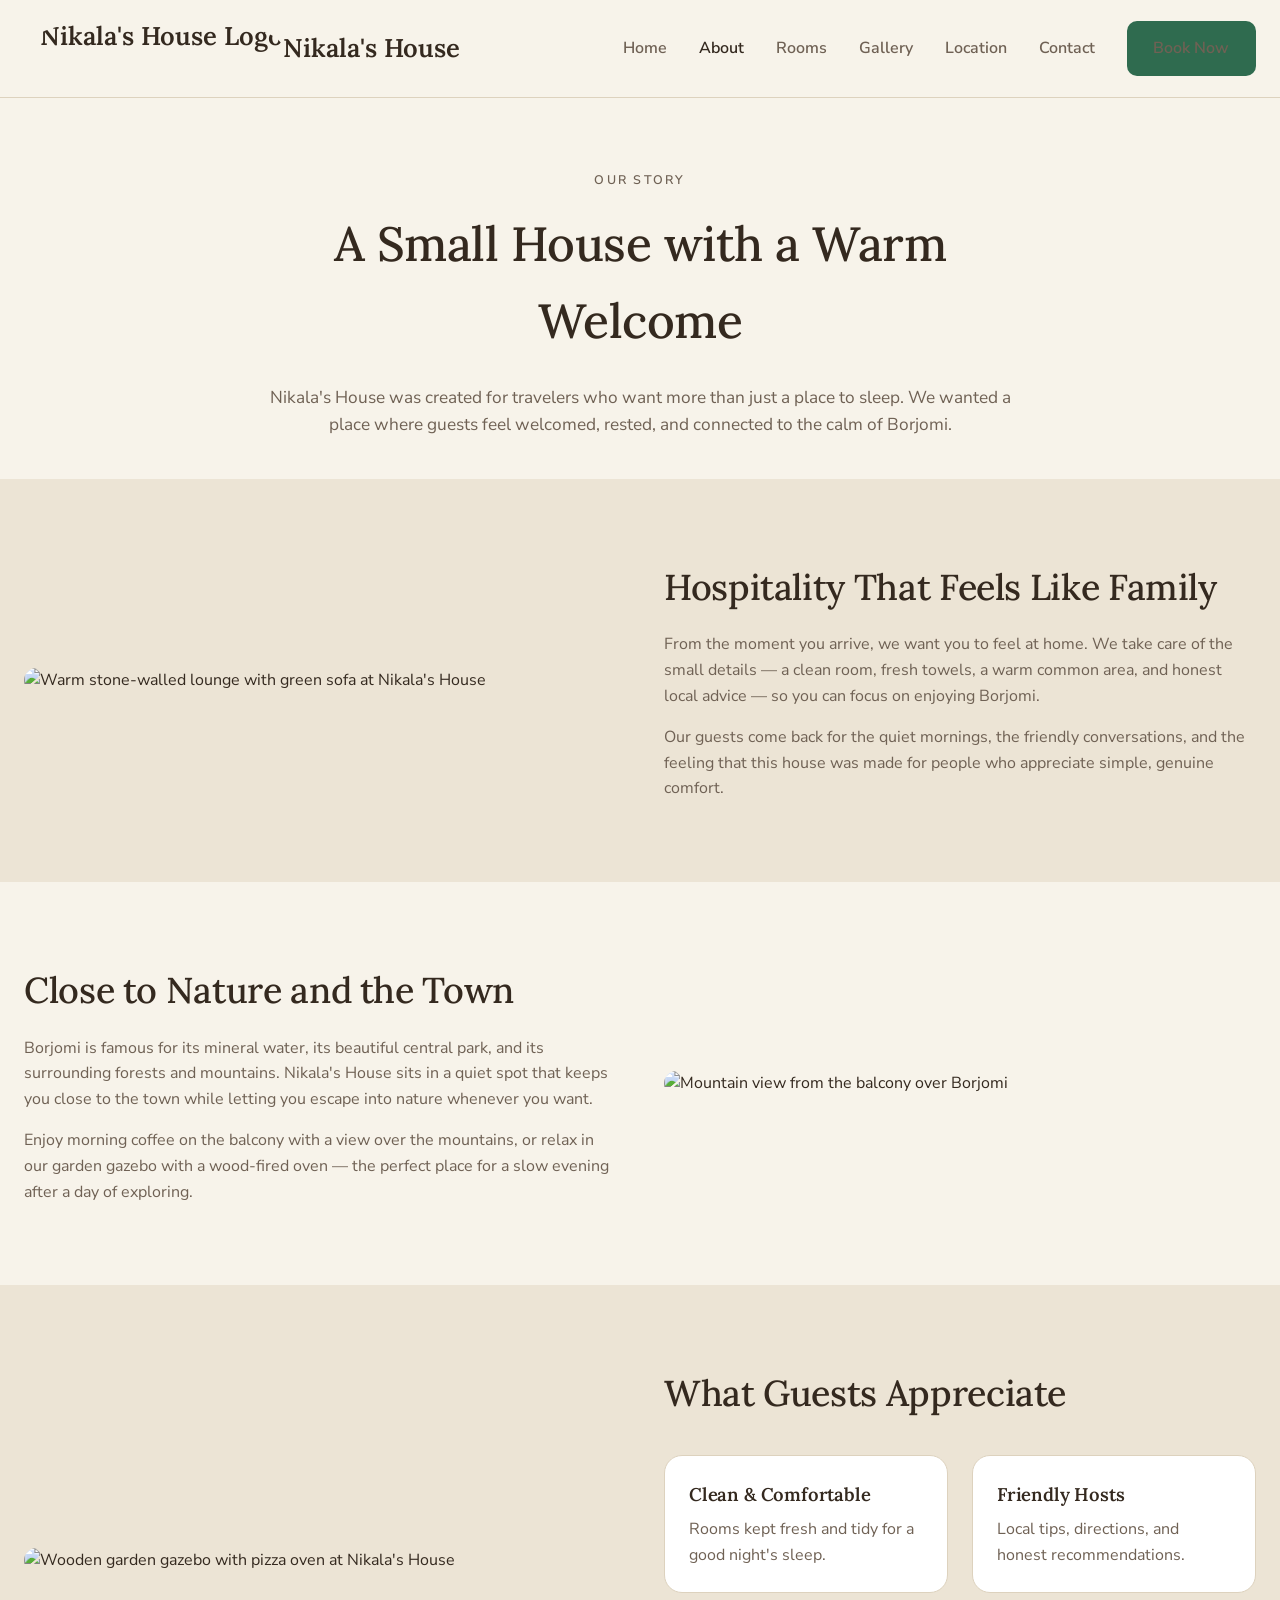
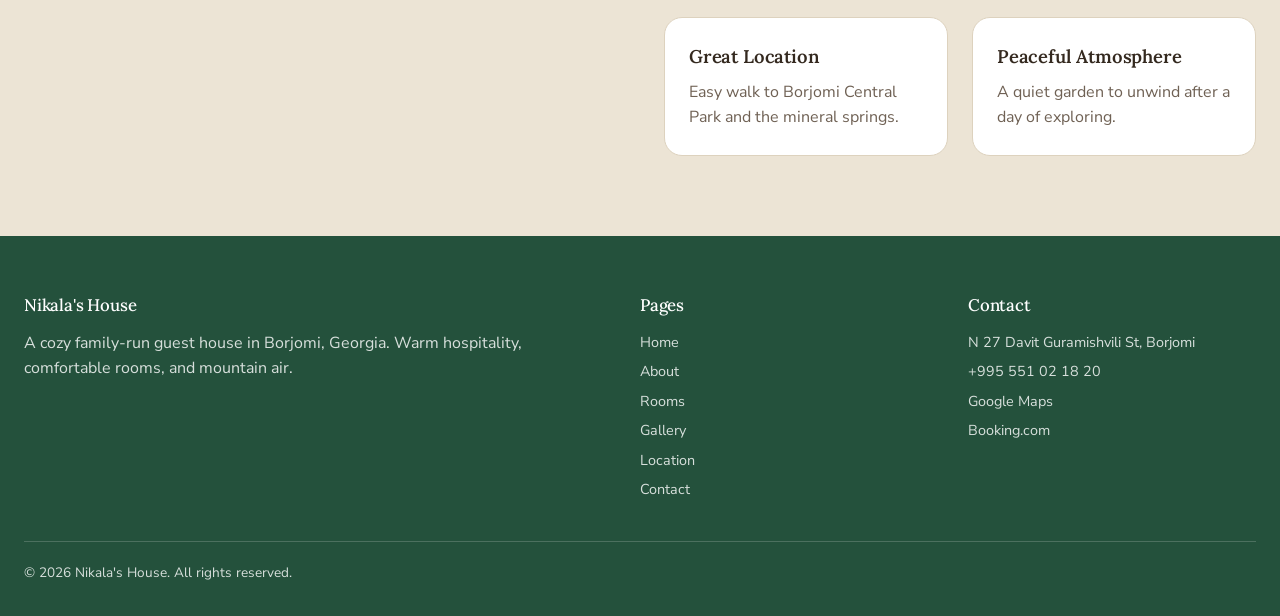
==== about.html @ d5b38d76 "Add files via upload" ====
<!DOCTYPE html>
<html lang="en">
<head>
<meta charset="utf-8" />
<meta name="viewport" content="width=device-width, initial-scale=1" />
<title>About — Nikala's House</title>
<meta name="description" content="Learn about Nikala's House, a cozy family-run guest house in Borjomi offering warm hospitality, comfortable rooms, and easy access to nature." />
<meta property="og:title" content="About — Nikala's House" />
<meta property="og:description" content="Learn about Nikala's House, a cozy guest house in Borjomi, Georgia." />
<meta property="og:type" content="website" />
<meta property="og:image" content="images/lounge.png" />
<meta name="twitter:card" content="summary_large_image" />
<link rel="preconnect" href="https://fonts.googleapis.com" />
<link rel="preconnect" href="https://fonts.gstatic.com" crossorigin />
<link href="https://fonts.googleapis.com/css2?family=Lora:wght@400;500;600;700&family=Nunito+Sans:wght@300;400;600;700&display=swap" rel="stylesheet" />
<link rel="stylesheet" href="styles.css" />
<link rel="icon" type="image/png" href="images/favicon.png">
</head>
<body>

<header class="site-header">
  <div class="container">
    <div class="header-inner">
      <a class="brand" href="index.html">
  <img src="images/logo.png" alt="Nikala's House Logo" class="brand-logo">
  <span class="brand-text">Nikala's House</span>
      </a>
      <div id="google_translate_element"></div>
      <nav class="nav">
        <a href="index.html">Home</a>
        <a href="about.html">About</a>
        <a href="rooms.html">Rooms</a>
        <a href="gallery.html">Gallery</a>
        <a href="location.html">Location</a>
        <a href="contact.html">Contact</a>
        <a class="btn btn-primary nav-cta" href="https://www.booking.com/hotel/ge/nikala-39-s-house.html" target="_blank" rel="noopener">Book Now</a>
      </nav>
      <button class="menu-btn" aria-label="Toggle menu"><span></span><span></span><span></span></button>
    </div>
    <nav class="mobile-nav">
      <a href="index.html">Home</a>
      <a href="about.html">About</a>
      <a href="rooms.html">Rooms</a>
      <a href="gallery.html">Gallery</a>
      <a href="location.html">Location</a>
      <a href="contact.html">Contact</a>
      <a class="btn btn-primary mt-2" href="https://www.booking.com/hotel/ge/nikala-39-s-house.html" target="_blank" rel="noopener">Book Now</a>
    </nav>
  </div>
</header>

<main>
  <section class="section page-head">
    <div class="container">
      <div class="narrow center">
        <p class="eyebrow">Our Story</p>
        <h1 class="mt-2">A Small House with a Warm Welcome</h1>
        <p class="lead mt-3">Nikala's House was created for travelers who want more than just a place to sleep. We wanted a place where guests feel welcomed, rested, and connected to the calm of Borjomi.</p>
      </div>
    </div>
  </section>

  <section class="section bg-alt">
    <div class="container">
      <div class="split reveal">
        <div class="rounded-img"><img src="images/lounge.png" alt="Warm stone-walled lounge with green sofa at Nikala's House" /></div>
        <div>
          <h2>Hospitality That Feels Like Family</h2>
          <p class="muted mt-2">From the moment you arrive, we want you to feel at home. We take care of the small details — a clean room, fresh towels, a warm common area, and honest local advice — so you can focus on enjoying Borjomi.</p>
          <p class="muted mt-2">Our guests come back for the quiet mornings, the friendly conversations, and the feeling that this house was made for people who appreciate simple, genuine comfort.</p>
        </div>
      </div>
    </div>
  </section>

  <section class="section">
    <div class="container">
      <div class="split reveal">
        <div>
          <h2>Close to Nature and the Town</h2>
          <p class="muted mt-2">Borjomi is famous for its mineral water, its beautiful central park, and its surrounding forests and mountains. Nikala's House sits in a quiet spot that keeps you close to the town while letting you escape into nature whenever you want.</p>
          <p class="muted mt-2">Enjoy morning coffee on the balcony with a view over the mountains, or relax in our garden gazebo with a wood-fired oven — the perfect place for a slow evening after a day of exploring.</p>
        </div>
        <div class="rounded-img"><img src="images/view.png" alt="Mountain view from the balcony over Borjomi" /></div>
      </div>
    </div>
  </section>

  <section class="section bg-alt">
    <div class="container">
      <div class="split reveal">
        <div class="rounded-img"><img src="images/gazebo.png" alt="Wooden garden gazebo with pizza oven at Nikala's House" /></div>
        <div>
          <h2>What Guests Appreciate</h2>
          <div class="grid grid-2 mt-4">
            <div class="card"><h3>Clean &amp; Comfortable</h3><p class="muted mt-1">Rooms kept fresh and tidy for a good night's sleep.</p></div>
            <div class="card"><h3>Friendly Hosts</h3><p class="muted mt-1">Local tips, directions, and honest recommendations.</p></div>
            <div class="card"><h3>Great Location</h3><p class="muted mt-1">Easy walk to Borjomi Central Park and the mineral springs.</p></div>
            <div class="card"><h3>Peaceful Atmosphere</h3><p class="muted mt-1">A quiet garden to unwind after a day of exploring.</p></div>
          </div>
        </div>
      </div>
    </div>
  </section>
</main>

<footer class="site-footer">
  <div class="container">
    <div class="footer-grid">
      <div>
        <h4>Nikala's House</h4>
        <p>A cozy family-run guest house in Borjomi, Georgia. Warm hospitality, comfortable rooms, and mountain air.</p>
      </div>
      <div>
        <h4>Pages</h4>
        <ul class="footer-links">
          <li><a href="index.html">Home</a></li>
          <li><a href="about.html">About</a></li>
          <li><a href="rooms.html">Rooms</a></li>
          <li><a href="gallery.html">Gallery</a></li>
          <li><a href="location.html">Location</a></li>
          <li><a href="contact.html">Contact</a></li>
        </ul>
      </div>
      <div>
        <h4>Contact</h4>
        <ul class="footer-links">
          <li>N 27 Davit Guramishvili St, Borjomi</li>
          <li><a href="tel:+995551021820">+995 551 02 18 20</a></li>
          <li><a href="https://maps.app.goo.gl/DYW94n7KKSFmSm3U9" target="_blank" rel="noopener">Google Maps</a></li>
          <li><a href="https://www.booking.com/hotel/ge/nikala-39-s-house.html" target="_blank" rel="noopener">Booking.com</a></li>
        </ul>
      </div>
    </div>
    <div class="footer-bottom">&copy; <span id="year"></span> Nikala's House. All rights reserved.</div>
  </div>
</footer>
<script src="translate.js"></script>
<script type="text/javascript" src="https://translate.google.com/translate_a/element.js?cb=googleTranslateElementInit"></script>
<script src="script.js"></script>
</body>
</html>
---- styles.css ----
/* Nikala's House — static site styles */
:root {
  --background: #f7f3ea;
  --foreground: #34291f;
  --card: #ffffff;
  --card-foreground: #34291f;
  --primary: #2f6b4f;
  --primary-hover: #275a43;
  --primary-foreground: #f8f5ee;
  --secondary: #ece4d5;
  --muted-foreground: #6f6154;
  --border: #ddd2be;
  --forest: #24513c;
  --clay: #b26a3c;
  --radius: 10px;
  --radius-lg: 18px;
}

* { box-sizing: border-box; }
html { scroll-behavior: smooth; }
body {
  margin: 0;
  background: var(--background);
  color: var(--foreground);
  font-family: "Nunito Sans", system-ui, -apple-system, sans-serif;
  line-height: 1.6;
}
h1, h2, h3, h4 { font-family: "Lora", Georgia, serif; font-weight: 500; letter-spacing: -0.01em; margin: 0; }
p { margin: 0; }
img { display: block; max-width: 100%; }
a { color: inherit; text-decoration: none; }
ul { margin: 0; padding: 0; list-style: none; }

.container { max-width: 80rem; margin: 0 auto; padding: 0 1.5rem; }
.section { padding: 5rem 0; }
.bg-alt { background: var(--secondary); }
.eyebrow { text-transform: uppercase; letter-spacing: 0.18em; font-size: 0.78rem; font-weight: 600; color: var(--muted-foreground); }
.muted { color: var(--muted-foreground); }
.center { text-align: center; }
.narrow { max-width: 48rem; margin: 0 auto; }
.mt-1 { margin-top: 0.5rem; } .mt-2 { margin-top: 1rem; } .mt-3 { margin-top: 1.5rem; } .mt-4 { margin-top: 2rem; }
h1 { font-size: clamp(2.1rem, 5vw, 3rem); }
h2 { font-size: clamp(1.7rem, 4vw, 2.25rem); }
h3 { font-size: 1.15rem; font-weight: 600; }
.lead { font-size: 1.08rem; color: var(--muted-foreground); }

/* Buttons */
.btn {
  display: inline-flex; align-items: center; justify-content: center;
  padding: 0.85rem 1.6rem; border-radius: var(--radius);
  font-size: 0.9rem; font-weight: 700; cursor: pointer; border: 1px solid transparent;
  transition: background 0.2s, color 0.2s, border-color 0.2s;
}
.btn-primary { background: var(--primary); color: var(--primary-foreground); }
.btn-primary:hover { background: var(--primary-hover); }
.btn-dark { background: var(--foreground); color: var(--background); }
.btn-dark:hover { opacity: 0.9; }
.btn-light { background: var(--background); color: var(--foreground); }
.btn-ghost { background: rgba(255,255,255,0.12); color: #fff; border-color: rgba(255,255,255,0.35); backdrop-filter: blur(6px); }
.btn-ghost:hover { background: rgba(255,255,255,0.22); }
/*translation*/
body {
  top: 0 !important;
  position: static !important;
}
.goog-te-banner-frame, 
.skiptranslate iframe {
  display: none !important;
}
body > .skiptranslate {
  display: none !important;
}

/* 1. Powered by-ს და გუგლის ლოგოს დამალვა */
.goog-te-gadget {
  font-size: 0 !important;
  color: transparent !important;
}
.goog-te-gadget span,
.goog-te-gadget img {
  display: none !important;
}

/* 2. სადა თეთრი დიზაინი */
.goog-te-gadget .goog-te-combo {
  font-family: inherit;
  font-size: 14px;
  color: #333333;
  background-color: #ffffff;
  border: 1px solid #ccc;
  border-radius: 4px;
  padding: 5px 8px;
  cursor: pointer;
  outline: none;
}

/* 3. მარჯვენა კუთხეში პოზიციონირება (Book Now-ს მარჯვნივ) */
#google_translate_element {
  display: inline-block;
  margin-left: 15px; /* დაშორება Book Now ღილაკიდან */
  vertical-align: middle;
}
/* powered by და გუგლის არასაჭირო ელემენტების დამალვა */
.goog-te-gadget {
  font-size: 0 !important;
  color: transparent !important;
}
.goog-te-gadget span,
.goog-te-gadget img {
  display: none !important;
}

/* ჩამოსაშლელი ღილაკის დიზაინი */
.goog-te-gadget .goog-te-combo {
  font-family: inherit;
  font-size: 14px;
  color: #333333;
  background-color: #ffffff;
  border: 1px solid #ccc;
  border-radius: 6px;
  padding: 6px 10px;
  cursor: pointer;
  outline: none;
}

/* მობილურის ეკრანებისთვის (768px-ზე ნაკლები) */
@media (max-width: 468px) {
  #google_translate_element {
    position: relative;
    top: 40px;
    left: 40px;
    text-align: center;
    width: 100%;
    height: 70%
  }
  
  .goog-te-gadget .goog-te-combo {
    width: 80%; /* მობილურში უფრო კომფორტული დასაჭერი რომ იყოს */
    max-width: 200px;
  }
}
/* Header */
.site-header {
  position: sticky; top: 0; z-index: 50;
  background: rgba(247,243,234,0.94); backdrop-filter: blur(8px);
  border-bottom: 1px solid var(--border);
}
.header-inner { display: flex; align-items: center; justify-content: space-between; padding: 1rem 0; }
.brand { font-family: "Lora", Georgia, serif; font-size: 1.6rem; font-weight: 600; display: inline-flex; align-items: center; margin: 0; }
.brand-logo {
  border-radius: 100%;
  height: 65px; /* Set your desired logo height */
  width: auto;  /* Maintains aspect ratio */
  object-fit: contain;
}
.nav { display: flex; gap: 2rem; align-items: center; }
.nav a { font-size: 1rem; font-weight: 600; color: var(--muted-foreground); }
.nav a:hover, .nav a.active { color: var(--foreground); }
.nav-cta { display: inline-flex; }
.menu-btn { display: none; background: none; border: 1px solid var(--border); border-radius: var(--radius); padding: 0.5rem 0.7rem; cursor: pointer; }
.menu-btn span { display: block; width: 20px; height: 2px; background: var(--foreground); margin: 4px 0; }
.mobile-nav { display: none; flex-direction: column; gap: 0.25rem; padding-bottom: 1rem; border-top: 1px solid var(--border); }
.mobile-nav.open { display: flex; }
.mobile-nav a { padding: 0.7rem 0; font-weight: 600; color: var(--muted-foreground); border-bottom: 1px solid var(--border); }

@media (max-width: 860px) {
  .nav { display: none; }
  .menu-btn { display: block; }
}

/* Hero */
.hero { position: relative; min-height: 80vh; display: flex; align-items: center; justify-content: center; overflow: hidden; }
.hero img { position: absolute; inset: 0; width: 100%; height: 100%; object-fit: cover; }
.hero::after { content: ""; position: absolute; inset: 0; background: rgba(35,28,20,0.55); }
.hero-content { position: relative; z-index: 2; color: #fff; text-align: center; max-width: 46rem; padding: 4rem 1.5rem; }
.hero-content .eyebrow { color: rgba(255,255,255,0.85); }
.hero-actions { display: flex; flex-wrap: wrap; gap: 1rem; justify-content: center; margin-top: 2rem; }

.page-head { padding: 4.5rem 0 2.5rem; }

/* Grid + cards */
.grid { display: grid; gap: 1.5rem; }
.grid-3 { grid-template-columns: repeat(3, 1fr); }
.grid-2 { grid-template-columns: repeat(2, 1fr); }
.split { display: grid; grid-template-columns: 1fr 1fr; gap: 3rem; align-items: center; }
@media (max-width: 900px) { .grid-3, .grid-2, .split { grid-template-columns: 1fr; } }

.card { background: var(--card); border: 1px solid var(--border); border-radius: var(--radius-lg); padding: 1.5rem; transition: box-shadow 0.2s, border-color 0.2s; }
.card:hover { box-shadow: 0 10px 30px rgba(52,41,31,0.08); }
.icon { display: inline-flex; padding: 0.7rem; border-radius: 12px; background: rgba(47,107,79,0.12); color: var(--primary); }
.rounded-img { border-radius: var(--radius-lg); overflow: hidden; }
.rounded-img img { width: 100%; height: 100%; object-fit: cover; }

.checklist li { display: flex; gap: 0.75rem; align-items: center; color: var(--muted-foreground); margin-top: 0.75rem; }
.dot { width: 8px; height: 8px; border-radius: 999px; background: var(--primary); flex: none; }

/* Rooms */
.room { display: grid; grid-template-columns: 1fr 1fr; gap: 3rem; align-items: center; }
.room:nth-child(even) .room-media { order: 2; }
@media (max-width: 900px) { .room { grid-template-columns: 1fr; } .room:nth-child(even) .room-media { order: 0; } }
.tags { display: flex; flex-wrap: wrap; gap: 0.5rem; margin-top: 1.25rem; }
.tag { background: var(--card); border: 1px solid var(--border); border-radius: 999px; padding: 0.35rem 0.85rem; font-size: 0.82rem; color: var(--muted-foreground); }

/* Gallery */
.gallery { columns: 3; column-gap: 1rem; }
.gallery figure { margin: 0 0 1rem; break-inside: avoid; border-radius: var(--radius-lg); overflow: hidden; cursor: zoom-in; }
.gallery img { width: 100%; transition: transform 0.35s ease; }
.gallery figure:hover img { transform: scale(1.04); }
@media (max-width: 900px) { .gallery { columns: 2; } }
@media (max-width: 560px) { .gallery { columns: 1; } }

.lightbox { position: fixed; inset: 0; background: rgba(25,20,15,0.9); display: none; align-items: center; justify-content: center; z-index: 100; padding: 1.5rem; }
.lightbox.open { display: flex; }
.lightbox img { max-width: 100%; max-height: 88vh; border-radius: 12px; }
.lightbox-close { position: absolute; top: 1rem; right: 1.25rem; font-size: 2rem; color: #fff; background: none; border: 0; cursor: pointer; line-height: 1; }

/* Contact */
.contact-link { display: flex; align-items: center; justify-content: space-between; gap: 1rem; margin-top: 1rem; }
.contact-link:hover { border-color: rgba(47,107,79,0.45); }
.arrow { color: var(--muted-foreground); flex: none; }
.contact-link:hover .arrow { color: var(--primary); }
.map-frame { border: 0; width: 100%; height: 420px; border-radius: var(--radius-lg); }

/* CTA band */
.cta-band { position: relative; padding: 6rem 0; overflow: hidden; color: #fff; text-align: center; }
.cta-band img { position: absolute; inset: 0; width: 100%; height: 100%; object-fit: cover; }
.cta-band::after { content: ""; position: absolute; inset: 0; background: rgba(36,81,60,0.82); }
.cta-band .container { position: relative; z-index: 2; }

/* Footer */
.site-footer { background: var(--forest); color: rgba(255,255,255,0.82); padding: 3.5rem 0 2rem; margin-top: auto; }
.site-footer h4 { color: #fff; font-size: 1.05rem; margin-bottom: 0.75rem; }
.site-footer a:hover { color: #fff; }
.footer-grid { display: grid; grid-template-columns: 2fr 1fr 1fr; gap: 2.5rem; }
@media (max-width: 800px) { .footer-grid { grid-template-columns: 1fr; } }
.footer-bottom { margin-top: 2.5rem; padding-top: 1.25rem; border-top: 1px solid rgba(255,255,255,0.18); font-size: 0.85rem; }
.footer-links li { margin-top: 0.4rem; font-size: 0.9rem; }

/* Reveal on scroll */
.reveal { opacity: 0; transform: translateY(18px); transition: opacity 0.6s ease, transform 0.6s ease; }
.reveal.visible { opacity: 1; transform: none; }
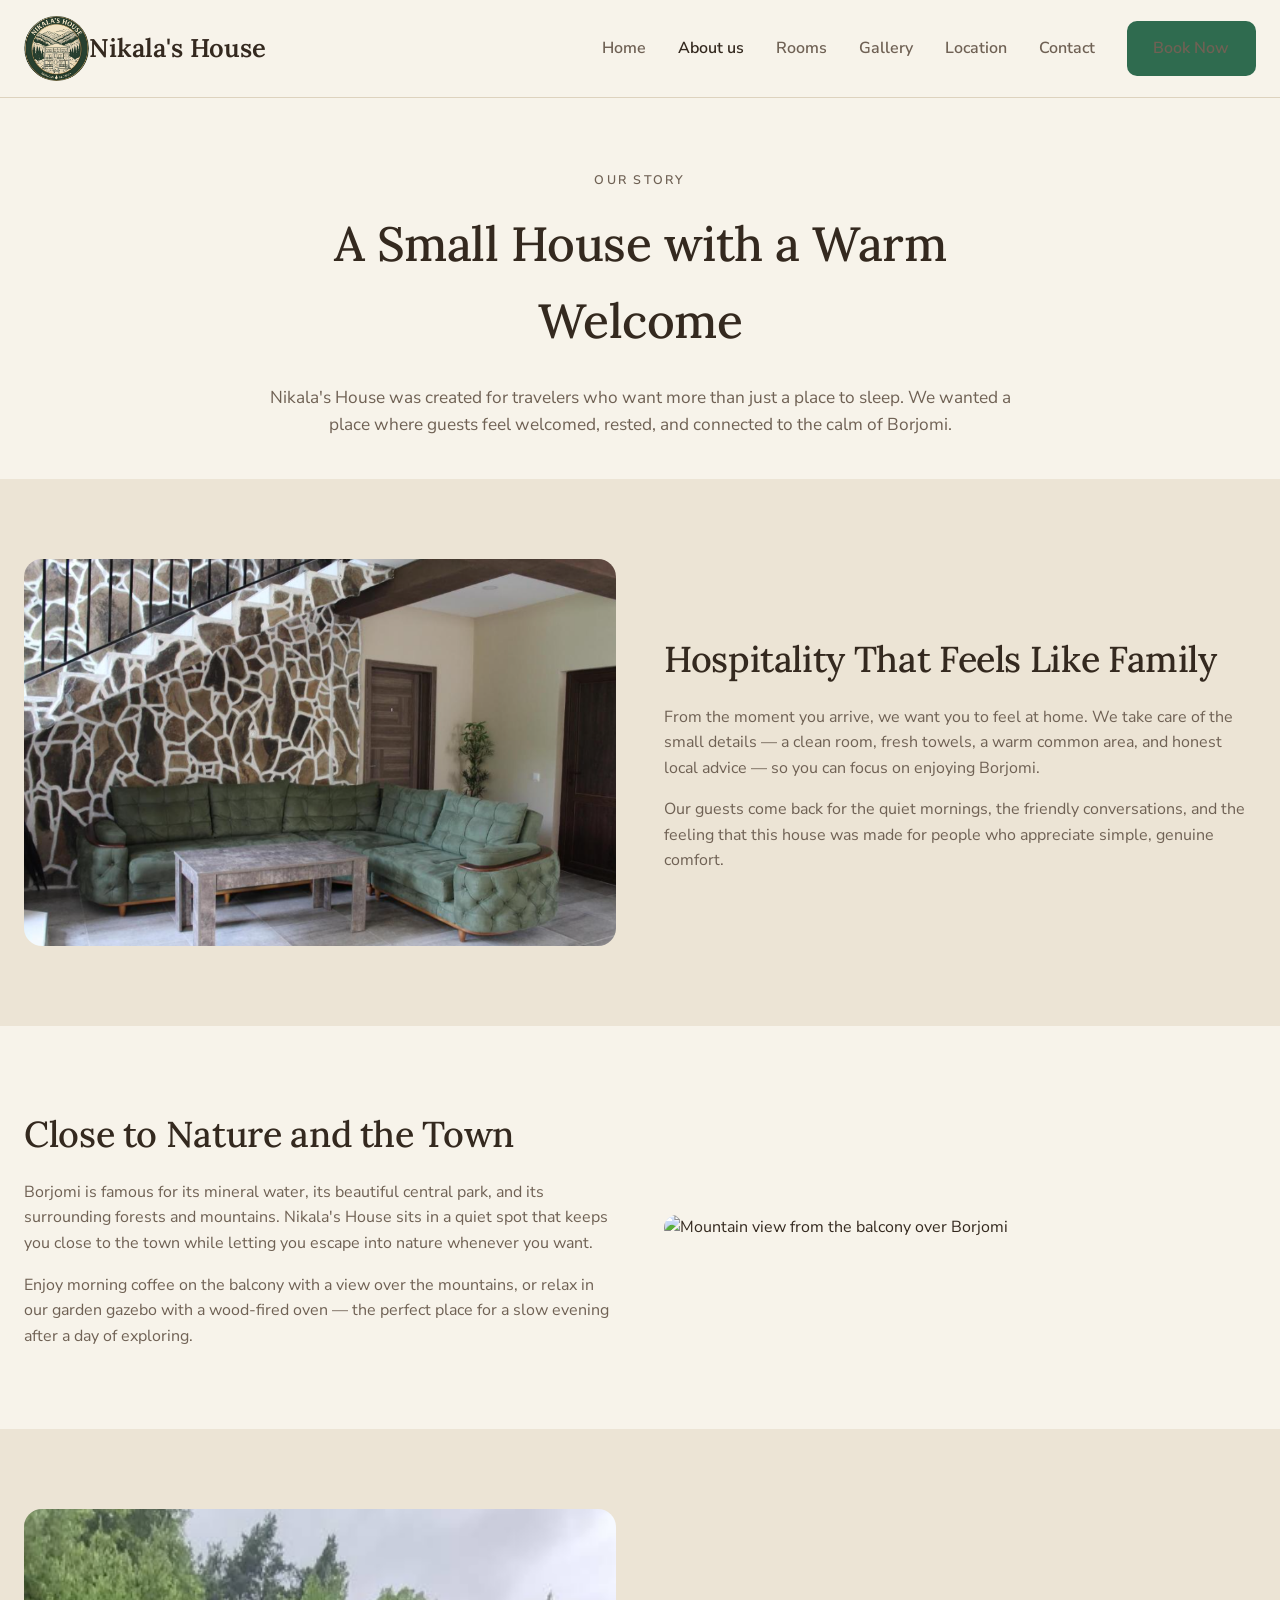
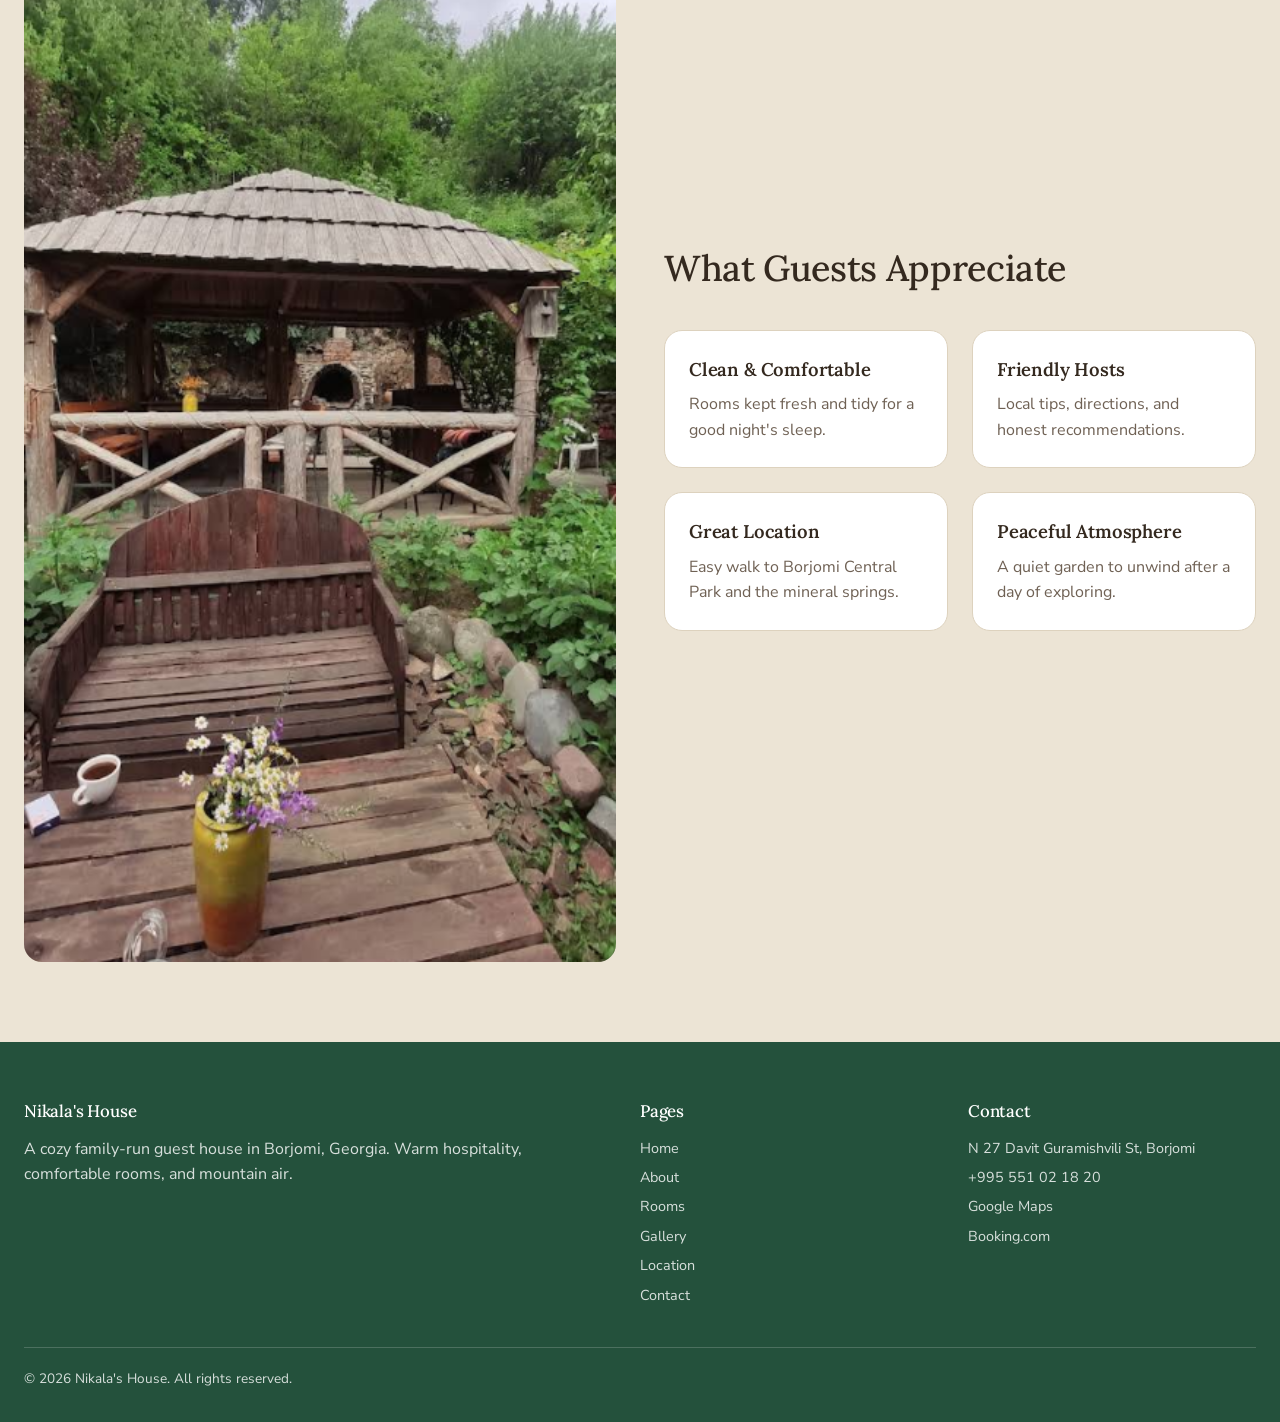
==== commit de095023: "Update about.html" ====
--- a/about.html
+++ b/about.html
@@ -28,7 +28,7 @@
       <div id="google_translate_element"></div>
       <nav class="nav">
         <a href="index.html">Home</a>
-        <a href="about.html">About</a>
+        <a href="about.html">About us</a>
         <a href="rooms.html">Rooms</a>
         <a href="gallery.html">Gallery</a>
         <a href="location.html">Location</a>
@@ -39,7 +39,7 @@
     </div>
     <nav class="mobile-nav">
       <a href="index.html">Home</a>
-      <a href="about.html">About</a>
+      <a href="about.html">About us</a>
       <a href="rooms.html">Rooms</a>
       <a href="gallery.html">Gallery</a>
       <a href="location.html">Location</a>
